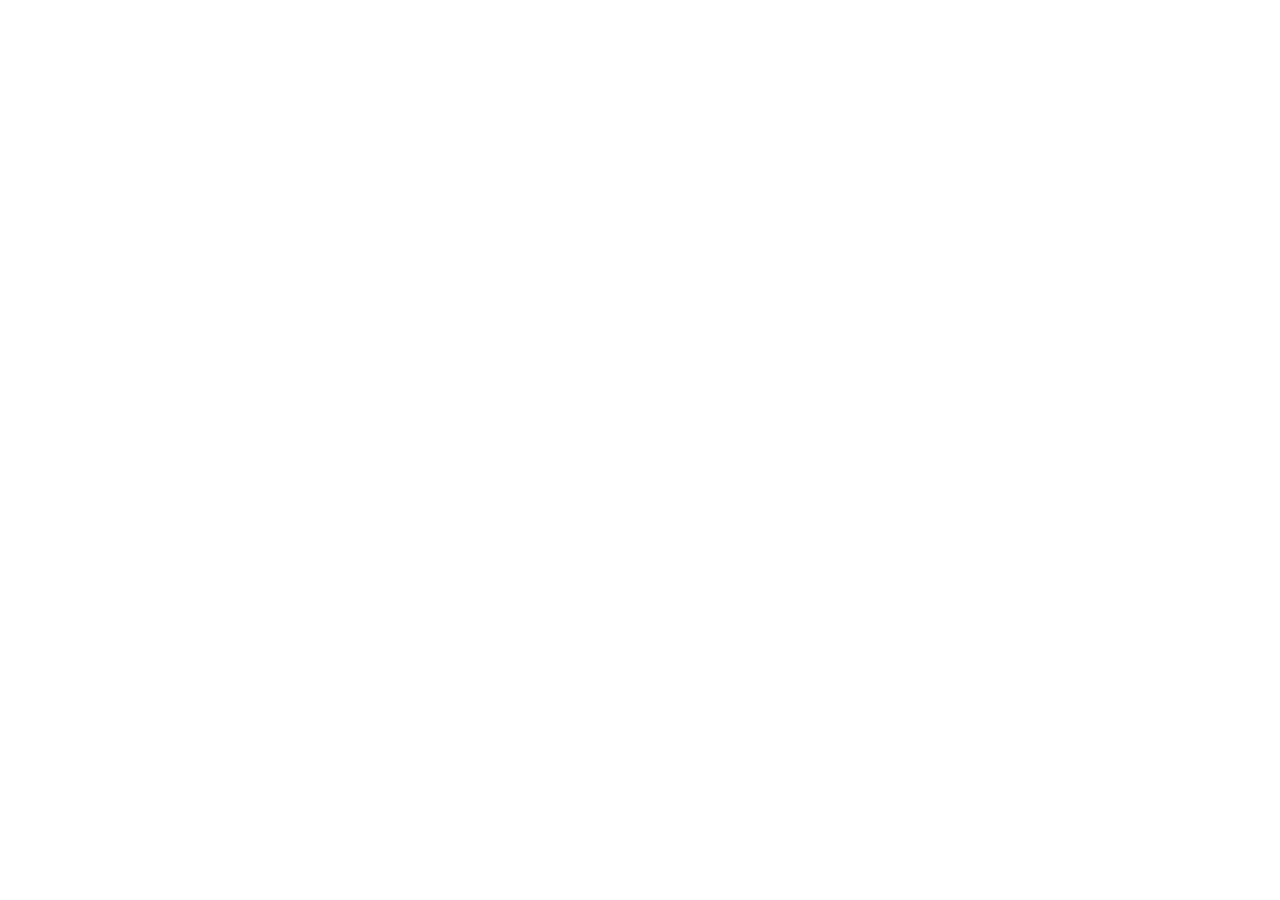
==== cards.html @ db467d31 "I dont know" ====
<!DOCTYPE html>
<html lang="en">
<head>
    <meta charset="UTF-8">
    <meta name="viewport" content="width=device-width, initial-scale=1.0">
    <title>Card Transitions</title>
</head>
<body>
    
</body>
</html>
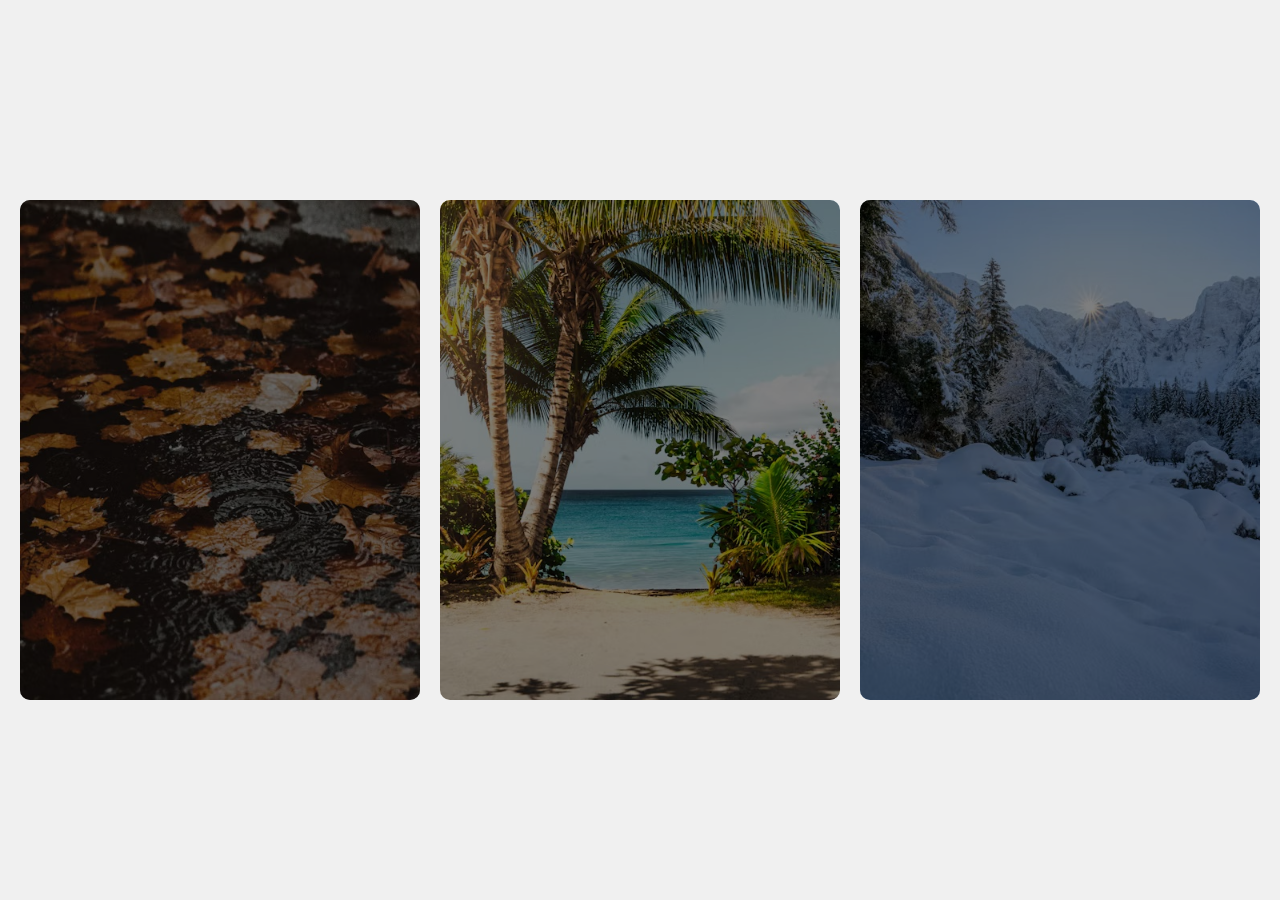
==== commit 4b02b44b: "Card Transitions" ====
--- a/cards.html
+++ b/cards.html
@@ -4,8 +4,30 @@
     <meta charset="UTF-8">
     <meta name="viewport" content="width=device-width, initial-scale=1.0">
     <title>Card Transitions</title>
+    <link rel="stylesheet" href="css/styles.css">
 </head>
 <body>
-    
+    <main>
+        <section>
+            <div class="card blue">
+                <h2>Fall Card</h2>
+                <p>Lorem ipsum dolor sit amet, consectetur adipisicing elit. Culpa vitae repudiandae earum incidunt
+                 officiis harum reprehenderit quo esse a autem sed nulla, quis eveniet. Obcaecati ullam ipsum quaerat itaque praesentium!</p>
+                 <img src="/images/Fall.jpeg" alt="">
+            </div>
+            <div class="card yellow">
+                <h2>Summer Card</h2>
+                <p>Lorem ipsum dolor sit amet, consectetur adipisicing elit. Culpa vitae repudiandae earum incidunt
+                 officiis harum reprehenderit quo esse a autem sed nulla, quis eveniet. Obcaecati ullam ipsum quaerat itaque praesentium!</p>
+                 <img src="/images/Beach Card.jpeg" alt="">
+            </div>
+            <div class="card green"> 
+                <h2>Winter Card</h2>
+                <p>Lorem ipsum dolor sit amet, consectetur adipisicing elit. Culpa vitae repudiandae earum incidunt
+                 officiis harum reprehenderit quo esse a autem sed nulla, quis eveniet. Obcaecati ullam ipsum quaerat itaque praesentium!</p>
+                 <img src="/images/Winter.jpeg" alt="">
+            </div>
+        </section>
+    </main>  
 </body>
 </html>
--- a/css/styles.css
+++ b/css/styles.css
@@ -0,0 +1,183 @@
+*{
+    box-sizing: border-box;
+    margin: 0;
+    padding: 0;
+}
+
+body {
+    font-family: Arial, sans-serif;
+    background-color: #f0f0f0;
+}
+
+main {
+    display: flex;
+    flex-direction: column;
+    align-items: center;
+    justify-content: center;
+    min-height: 100vh;  
+}
+
+section {
+    display: grid;
+    place-items: center;
+    grid-template-columns: 1fr;
+    padding: 20px;
+    gap: 20px;
+
+    @media (min-width: 900px) {
+        grid-template-columns: repeat(3, 1fr);
+    }
+}
+
+img {
+    width: 100%;
+    height: auto;
+   
+}
+
+ul {
+    list-style-type: none;
+    display: flex;
+    gap: 20px;
+}
+
+.button-1 {
+    background-color: #4CAF50; /* Green */
+    border: none;
+    color: white;
+    padding: 15px 32px;
+    text-align: center;
+    text-decoration: none;
+    display: inline-block;
+    font-size: 16px;
+    margin: 4px 2px;
+    cursor: pointer;
+    border-radius: 12px;
+    transition:all 0.5s ease;
+}
+
+.button-1:hover {
+    background-color: #4f5c4f;
+    transform: scale(1.1);
+    border-radius: 10px;
+}
+
+.button-2 {
+    background-color: #008CBA; /* Blue */
+    border: none;
+    color: white;
+    padding: 15px 32px;
+    text-align: center;
+    text-decoration: none;
+    display: inline-block;
+    font-size: 16px;
+    margin: 4px 2px;
+    cursor: pointer;
+    border-radius: 12px;
+}
+
+.button-2:hover {
+    background-color: #657363;
+    transform: translateY(-5px);
+    transition: all 0.3s ease;
+}
+
+.button-3 {
+    background-color: #f44336; /* Red */
+    border: none;
+    color: white;
+    padding: 15px 32px;
+    text-align: center;
+    text-decoration: none;
+    display: inline-block;
+    font-size: 16px;
+    margin: 4px 2px;
+    cursor: pointer;
+    border-radius: 12px;
+    transition: transform 0.3s ease; 
+}
+
+.button-3:hover {
+    background-color: #b23a30;
+    transform: rotate(10deg);
+}
+
+.card {
+    position: relative;
+    display: flex;
+    flex-direction: column;
+    align-items: start;
+    justify-content: end;
+    gap: 16px;
+    border-radius: 10px;
+    overflow: hidden;
+    padding: 20px;
+    min-height: 500px;
+    color: white;
+
+    h2 {
+    transition: opacity 0.3s ease, transform 0.3s ease;
+    opacity: 0;
+    transform: translateY(20px);
+
+    }
+
+    p {
+    transition: opacity 0.3s ease, transform 0.3s ease;
+    opacity: 0;
+    transform: translateY(20px);
+    }
+
+    
+
+    &::before {
+        content: "";
+        position: absolute;
+        background-color: rgba(0, 0, 0, 0.5); 
+        height: 100%;
+        width: 100%; 
+        inset: 0;
+        z-index: -1;
+        transition: background-color 0.3s ease;
+    }
+
+    img {
+       position: absolute;
+       inset: 0;
+       object-fit: cover;
+       width: 100%;
+       height: 100%;
+       z-index: -2; 
+    }
+
+    &:hover {
+        h2 {
+            opacity: 1;
+            transform: translateY(0px);
+        }
+        p {
+            height: auto;
+            opacity: 1;
+            transform: translateY(0px);
+            transition: opacity 0.3s ease 150ms;
+        }
+    }
+
+    &.blue {
+        &:hover::before {
+            background-color: rgba(147, 102, 34, 0.5); 
+        }
+    }
+
+    &.yellow {
+        &:hover::before {
+            background-color: rgba(209, 172, 23, 0.5);
+        }
+    }
+
+    &.green {
+        &:hover::before {
+            background-color: rgba(46, 204, 113, 0.5);
+        }
+    }
+}
